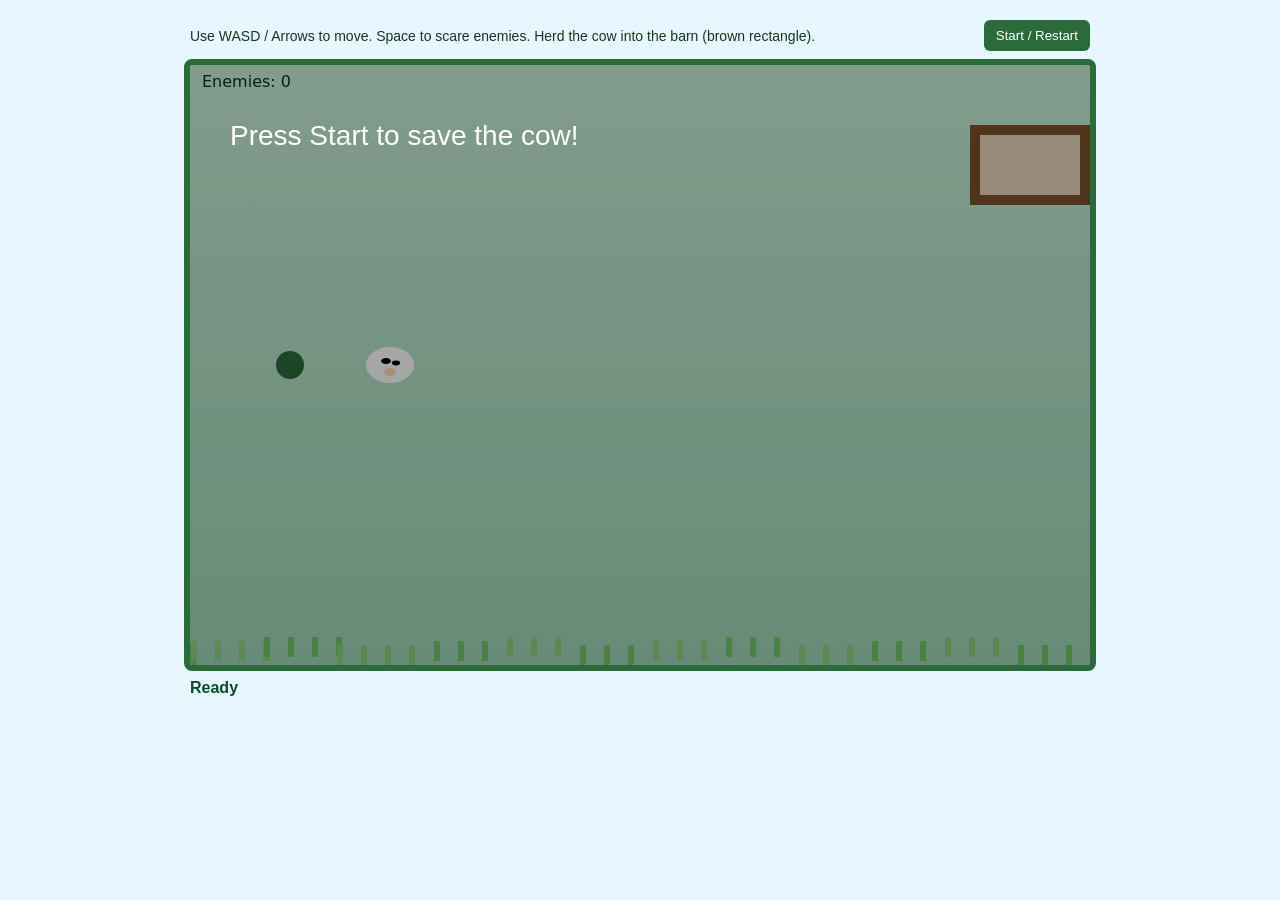
==== index.html @ 75848e04 "mark" ====
<!doctype html>
<html lang="en">
<head>
<meta charset="utf-8" />
<meta name="viewport" content="width=device-width,initial-scale=1" />
<title>Save the Cow — Shepherd Game</title>
<style>
    html,body{height:100%;margin:0;font-family:Segoe UI,Roboto,Arial;background:#e8f7ff}
    #game{display:flex;flex-direction:column;align-items:center;padding:12px;box-sizing:border-box}
    canvas{background:linear-gradient(#c8f0d8,#9fd6b8);border:6px solid #2b6b3a;border-radius:8px;touch-action:none}
    .hud{width:100%;max-width:900px;display:flex;justify-content:space-between;align-items:center;margin:8px 0}
    .btn{background:#2b6b3a;color:#fff;border:none;padding:8px 12px;border-radius:6px;cursor:pointer}
    .info{font-size:14px;color:#16371f}
    .msg{font-weight:700;color:#0b4b25}
</style>
</head>
<body>
<div id="game">
    <div class="hud" style="max-width:900px;width:100%;">
        <div class="info">Use WASD / Arrows to move. Space to scare enemies. Herd the cow into the barn (brown rectangle).</div>
        <div>
            <button id="startBtn" class="btn">Start / Restart</button>
        </div>
    </div>
    <canvas id="c" width="900" height="600"></canvas>
    <div class="hud" style="max-width:900px;width:100%;justify-content:flex-start;">
        <div class="msg" id="status">Ready</div>
    </div>
</div>

<script>
(() => {
    const canvas = document.getElementById('c');
    const ctx = canvas.getContext('2d');
    let W = canvas.width, H = canvas.height;

    // Game objects
    const player = {x:100,y: H/2, r:14, speed:220, vx:0, vy:0, stunCooldown:0};
    const cow = {x:200,y: H/2, r:18, vx:0, vy:0, calmTimer:0};
    const barn = {x: W-120, y: 60, w:120, h:80};
    let enemies = [];
    let spawnTimer = 0;
    let last = performance.now();
    let keys = {};
    let state = 'idle'; // 'idle','playing','won','lost'
    const statusEl = document.getElementById('status');

    function reset() {
        player.x = 100; player.y = H/2; player.stunCooldown = 0;
        cow.x = 200; cow.y = H/2; cow.calmTimer = 0;
        enemies = [];
        spawnTimer = 0;
        state = 'playing';
        statusEl.textContent = 'Protect the cow!';
        last = performance.now();
    }

    document.getElementById('startBtn').addEventListener('click', ()=>reset());

    // Controls
    window.addEventListener('keydown', e => { keys[e.key.toLowerCase()] = true; if(e.key===' '){ e.preventDefault(); } });
    window.addEventListener('keyup', e => { keys[e.key.toLowerCase()] = false; });

    // Touch: simple joystick by touching canvas
    let touchTarget = null;
    canvas.addEventListener('pointerdown', e => {
        const rect = canvas.getBoundingClientRect();
        touchTarget = {x: (e.clientX-rect.left) * (canvas.width/rect.width), y: (e.clientY-rect.top) * (canvas.height/rect.height)};
    });
    canvas.addEventListener('pointermove', e => {
        if (!touchTarget) return;
        const rect = canvas.getBoundingClientRect();
        touchTarget = {x: (e.clientX-rect.left) * (canvas.width/rect.width), y: (e.clientY-rect.top) * (canvas.height/rect.height)};
    });
    canvas.addEventListener('pointerup', ()=> touchTarget = null);
    canvas.addEventListener('pointercancel', ()=> touchTarget = null);

    function spawnEnemy() {
        // spawn at random edge
        const side = Math.floor(Math.random()*4);
        let x=0,y=0;
        if(side===0){ x = -30; y = Math.random()*H; }
        else if(side===1){ x = W+30; y = Math.random()*H; }
        else if(side===2){ x = Math.random()*W; y = -30; }
        else { x = Math.random()*W; y = H+30; }
        enemies.push({x,y,r:16,spd:60 + Math.random()*70, stunned:0});
    }

    function dist(a,b){ const dx=a.x-b.x, dy=a.y-b.y; return Math.hypot(dx,dy); }

    function clamp(v,a,b){ return Math.max(a,Math.min(b,v)); }

    function update(dt) {
        if(state !== 'playing') return;

        // Player movement
        let mx=0,my=0;
        if(keys['arrowleft']||keys['a']) mx -= 1;
        if(keys['arrowright']||keys['d']) mx += 1;
        if(keys['arrowup']||keys['w']) my -= 1;
        if(keys['arrowdown']||keys['s']) my += 1;
        if(touchTarget){
            const dx = touchTarget.x - player.x, dy = touchTarget.y - player.y;
            const m = Math.hypot(dx,dy) || 1;
            mx = dx/m; my = dy/m;
        }
        const mlen = Math.hypot(mx,my);
        if(mlen > 0.001){
            player.vx = (mx/mlen) * player.speed;
            player.vy = (my/mlen) * player.speed;
        } else { player.vx = 0; player.vy = 0; }

        player.x += player.vx * dt;
        player.y += player.vy * dt;
        player.x = clamp(player.x, player.r, W-player.r);
        player.y = clamp(player.y, player.r, H-player.r);

        // Space = scare/stun
        if((keys[' '] || keys['space']) && player.stunCooldown <= 0){
            // push enemies within radius
            const radius = 120;
            for(const e of enemies){
                const d = Math.hypot(e.x - player.x, e.y - player.y);
                if(d < radius){
                    const nx = (e.x - player.x)/Math.max(d,0.01);
                    const ny = (e.y - player.y)/Math.max(d,0.01);
                    e.x += nx * 20;
                    e.y += ny * 20;
                    e.stunned = 1.2;
                }
            }
            player.stunCooldown = 1.2;
        }
        player.stunCooldown = Math.max(0, player.stunCooldown - dt);

        // Cow behavior: if player is close and slightly behind, cow moves toward barn guided by player; otherwise wanders
        const pd = Math.hypot(cow.x - player.x, cow.y - player.y);
        const herdRange = 160;
        if(pd < herdRange){
            // move away from threats and toward player direction
            const toPlayer = {x: player.x - cow.x, y: player.y - cow.y};
            const m = Math.hypot(toPlayer.x,toPlayer.y) || 1;
            const steerX = toPlayer.x/m;
            const steerY = toPlayer.y/m;
            // also prefer barn direction when player is near
            const toBarn = {x: barn.x + barn.w/2 - cow.x, y: barn.y + barn.h/2 - cow.y};
            const mb = Math.hypot(toBarn.x,toBarn.y) || 1;
            cow.vx = (steerX*0.6 + toBarn.x/mb*0.4) * 90;
            cow.vy = (steerY*0.6 + toBarn.y/mb*0.4) * 90;
        } else {
            // wander slowly
            cow.calmTimer -= dt;
            if(cow.calmTimer <= 0){
                const ang = Math.random()*Math.PI*2;
                cow.vx = Math.cos(ang) * 30;
                cow.vy = Math.sin(ang) * 30;
                cow.calmTimer = 1 + Math.random()*2;
            }
        }
        cow.x += cow.vx * dt;
        cow.y += cow.vy * dt;
        cow.x = clamp(cow.x, cow.r, W-cow.r);
        cow.y = clamp(cow.y, cow.r, H-cow.r);

        // Enemies chase cow
        spawnTimer -= dt;
        if(spawnTimer <= 0){
            spawnTimer = 2.2 - Math.min(1.5, (Date.now()%100000)/100000*1.2); // some variation
            spawnEnemy();
        }
        for(const e of enemies){
            if(e.stunned > 0){
                e.stunned -= dt;
                continue;
            }
            const dx = cow.x - e.x, dy = cow.y - e.y;
            const m = Math.hypot(dx,dy) || 1;
            e.x += (dx/m) * e.spd * dt;
            e.y += (dy/m) * e.spd * dt;
            // small avoidance between enemies
            for(const f of enemies){
                if(f===e) continue;
                const d = Math.hypot(e.x - f.x, e.y - f.y);
                if(d < 26 && d>0){
                    e.x += (e.x - f.x)/d * 10 * dt;
                    e.y += (e.y - f.y)/d * 10 * dt;
                }
            }
        }

        // Collisions: player pushing enemies
        for(const e of enemies){
            const d = Math.hypot(e.x - player.x, e.y - player.y);
            if(d < e.r + player.r){
                const nx = (e.x - player.x)/Math.max(d,0.01);
                const ny = (e.y - player.y)/Math.max(d,0.01);
                e.x = player.x + nx * (e.r + player.r + 2);
                e.y = player.y + ny * (e.r + player.r + 2);
                e.stunned = 0.6;
            }
        }

        // Check if any enemy touches cow => lose
        for(const e of enemies){
            const d = Math.hypot(e.x - cow.x, e.y - cow.y);
            if(d < e.r + cow.r - 2){
                state = 'lost';
                statusEl.textContent = 'Oh no — the cow was caught! Restart to try again.';
            }
        }
        // Check if cow in barn area => win
        if(cow.x > barn.x && cow.x < barn.x + barn.w && cow.y > barn.y && cow.y < barn.y + barn.h){
            state = 'won';
            statusEl.textContent = 'Saved! The cow is safe in the barn. Well done.';
        }

        // remove far away enemies
        enemies = enemies.filter(e => e.x > -100 && e.x < W+100 && e.y > -100 && e.y < H+100);
    }

    function draw() {
        ctx.clearRect(0,0,W,H);

        // Barn
        ctx.fillStyle = '#7b4f2b';
        ctx.fillRect(barn.x, barn.y, barn.w, barn.h);
        ctx.fillStyle = '#e8d6bb';
        ctx.fillRect(barn.x+10, barn.y+10, barn.w-20, barn.h-20);

        // Decorative grass
        for(let i=0;i<40;i++){
            const gx = (i*73)%W;
            ctx.fillStyle = i%2? '#8bd07f':'#73c669';
            ctx.fillRect(gx, H-20 - (i%3)*4, 6, 20);
        }

        // Cow (simple)
        ctx.save();
        ctx.translate(cow.x, cow.y);
        ctx.fillStyle = '#fff';
        ctx.beginPath(); ctx.ellipse(0,0, cow.r+6, cow.r, 0,0, Math.PI*2); ctx.fill();
        ctx.fillStyle = '#000';
        ctx.beginPath(); ctx.ellipse(-4,-4,5,3,0,0,Math.PI*2); ctx.fill();
        ctx.beginPath(); ctx.ellipse(6,-2,4,2.4,0,0,Math.PI*2); ctx.fill();
        ctx.fillStyle = '#ffd9b3';
        ctx.beginPath(); ctx.ellipse(0,cow.r*0.4,6,4,0,0,Math.PI*2); ctx.fill();
        ctx.restore();

        // Player
        ctx.beginPath();
        ctx.fillStyle = '#2b6b3a';
        ctx.arc(player.x, player.y, player.r, 0, Math.PI*2);
        ctx.fill();

        // Enemies
        for(const e of enemies){
            ctx.beginPath();
            ctx.fillStyle = e.stunned > 0 ? '#ffb3b3' : '#c92b2b';
            ctx.arc(e.x, e.y, e.r, 0, Math.PI*2);
            ctx.fill();
            // eyes
            ctx.fillStyle = '#fff';
            ctx.fillRect(e.x-6, e.y-6, 3,3);
            ctx.fillRect(e.x+2, e.y-6, 3,3);
        }

        // HUD: number of enemies
        ctx.fillStyle = '#06321f';
        ctx.font = '16px system-ui,Segoe UI,Roboto,Arial';
        ctx.fillText(`Enemies: ${enemies.length}`, 12, 22);

        // If not playing, overlay message
        if(state === 'idle'){
            ctx.fillStyle = 'rgba(0,0,0,0.35)';
            ctx.fillRect(0,0,W,H);
            ctx.fillStyle = '#fff';
            ctx.font = '28px sans-serif';
            ctx.fillText('Press Start to save the cow!', 40, 80);
        } else if(state === 'won' || state === 'lost'){
            ctx.fillStyle = 'rgba(0,0,0,0.45)';
            ctx.fillRect(0,0,W,H);
            ctx.fillStyle = state==='won' ? '#dff0d8' : '#ffdede';
            ctx.font = '28px sans-serif';
            ctx.fillText(state==='won' ? 'You saved the cow!' : 'The cow was caught!', 40, 80);
            ctx.font = '18px sans-serif';
            ctx.fillText('Click Start / Restart to play again.', 40, 110);
        }
    }

    function loop(now) {
        const dt = Math.min(0.05, (now - last) / 1000);
        last = now;
        update(dt);
        draw();
        requestAnimationFrame(loop);
    }
    requestAnimationFrame(loop);

    // Responsive canvas
    function resize() {
        const maxW = Math.min(window.innerWidth - 24, 900);
        const scale = maxW / 900;
        canvas.style.width = `${900 * scale}px`;
        canvas.style.height = `${600 * scale}px`;
    }
    window.addEventListener('resize', resize);
    resize();

    // Start initially in idle state with a placed cow
    statusEl.textContent = 'Ready';
    state = 'idle';
})();
</script>
</body>
</html>
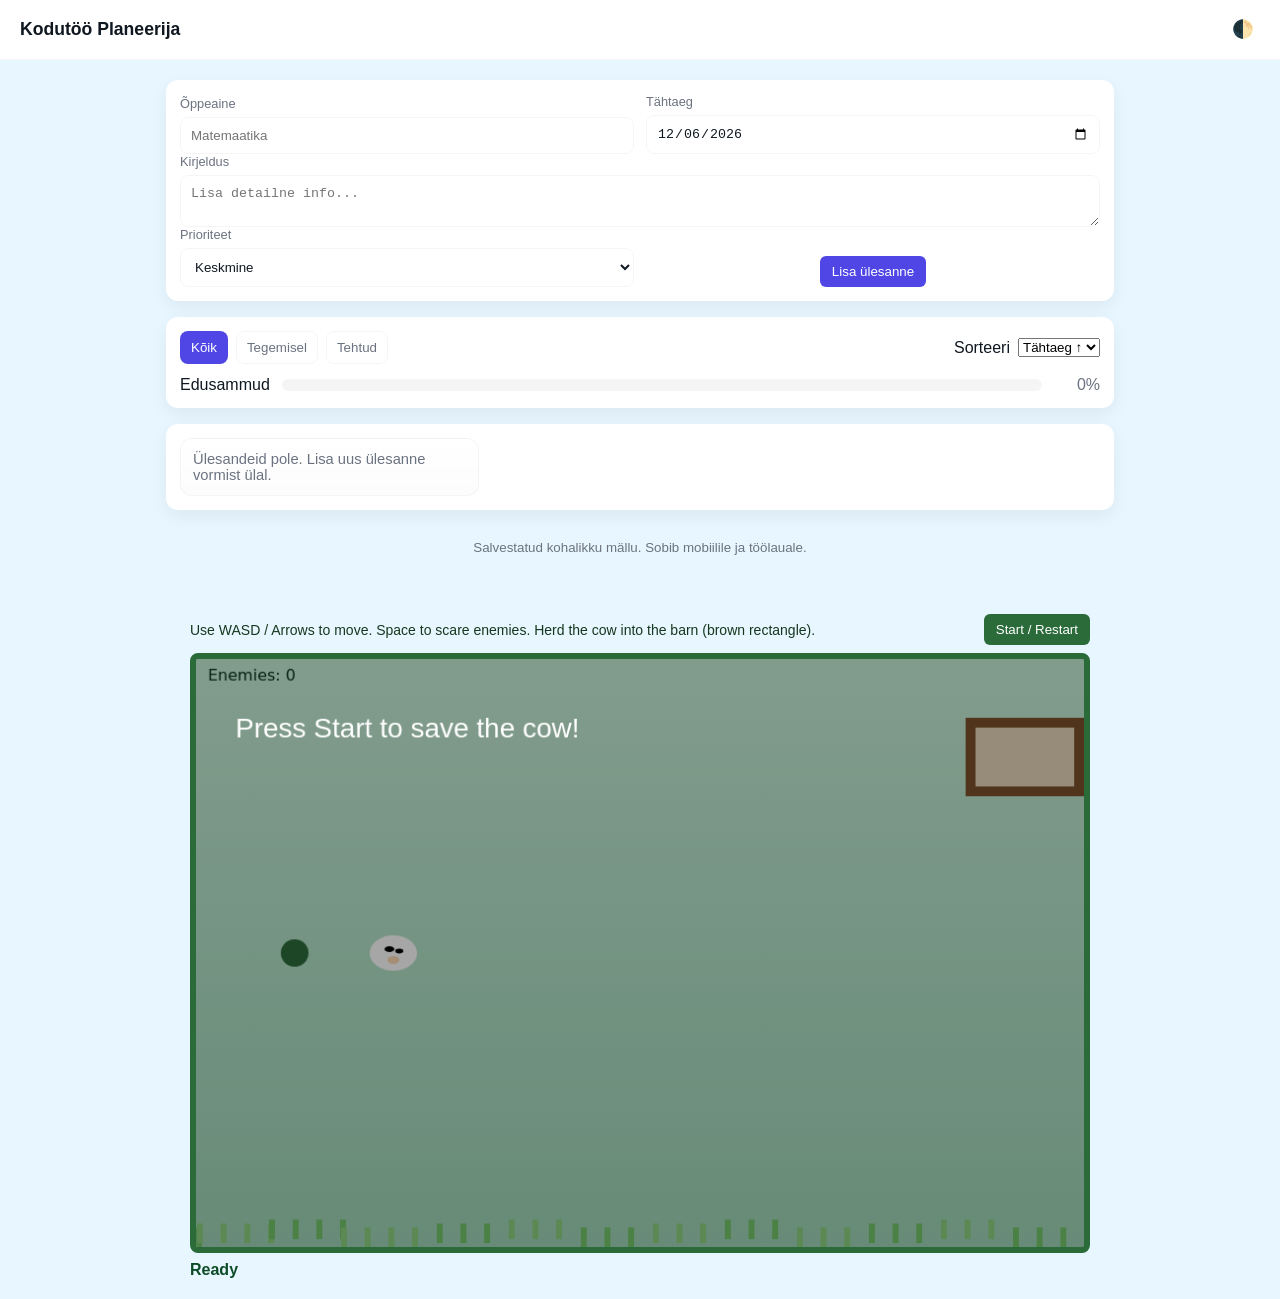
==== commit 1c452ebf: "muutused" ====
--- a/index.html
+++ b/index.html
@@ -1,3 +1,89 @@
+<!doctype html>
+<html lang="et">
+    <head>
+        <meta charset="utf-8">
+        <meta name="viewport" content="width=device-width, initial-scale=1">
+        <title>Kodutöö Planeerija</title>
+        <link rel="stylesheet" href="style.css">
+    </head>
+    <body>
+        <header class="app-header">
+            <h1>Kodutöö Planeerija</h1>
+            <div class="header-controls">
+                <button id="themeToggle" aria-label="Toggle theme">🌓</button>
+            </div>
+        </header>
+
+        <main class="container">
+            <section class="panel add-panel">
+                <form id="taskForm">
+                    <div class="row">
+                        <div class="field">
+                            <label for="subject">Õppeaine</label>
+                            <input id="subject" required placeholder="Matemaatika">
+                        </div>
+                        <div class="field">
+                            <label for="dueDate">Tähtaeg</label>
+                            <input id="dueDate" type="date" required>
+                        </div>
+                    </div>
+                    <div class="field">
+                        <label for="description">Kirjeldus</label>
+                        <textarea id="description" rows="2" placeholder="Lisa detailne info..."></textarea>
+                    </div>
+                    <div class="row">
+                        <div class="field">
+                            <label for="priority">Prioriteet</label>
+                            <select id="priority">
+                                <option value="low">Madala</option>
+                                <option value="medium" selected>Keskmine</option>
+                                <option value="high">Kõrge</option>
+                            </select>
+                        </div>
+                        <div class="field actions">
+                            <button type="submit" class="btn primary">Lisa ülesanne</button>
+                        </div>
+                    </div>
+                </form>
+            </section>
+
+            <section class="panel controls-panel">
+                <div class="filters">
+                    <div class="filter-group">
+                        <button class="filter-btn active" data-filter="all">Kõik</button>
+                        <button class="filter-btn" data-filter="inprogress">Tegemisel</button>
+                        <button class="filter-btn" data-filter="done">Tehtud</button>
+                    </div>
+                    <div class="sort-group">
+                        <label for="sortOrder">Sorteeri</label>
+                        <select id="sortOrder">
+                            <option value="dueAsc">Tähtaeg ↑</option>
+                            <option value="dueDesc">Tähtaeg ↓</option>
+                        </select>
+                    </div>
+                </div>
+
+                <div class="progress-wrap">
+                    <div class="progress-label">Edusammud</div>
+                    <div class="progress">
+                        <div class="progress-bar" id="progressBar" style="width:0%"></div>
+                    </div>
+                    <div class="progress-percent" id="progressPercent">0%</div>
+                </div>
+            </section>
+
+            <section class="panel list-panel">
+                <ul id="tasksList" class="tasks-list" aria-live="polite"></ul>
+            </section>
+        </main>
+
+        <footer class="app-footer">
+            <small>Salvestatud kohalikku mällu. Sobib mobiilile ja töölauale.</small>
+        </footer>
+
+        <script src="app.js" defer></script>
+    </body>
+</html>
 <!doctype html>
 <html lang="en">
 <head>
--- a/style.css
+++ b/style.css
@@ -0,0 +1,92 @@
+:root{
+	--bg: #f6f8fb;
+	--panel: #ffffff;
+	--text: #0f1720;
+	--muted: #6b7280;
+	--primary: #4f46e5;
+	--accent: #06b6d4;
+	--success: #16a34a;
+	--danger: #ef4444;
+	--low: #10b981;
+	--medium: #f59e0b;
+	--high: #ef4444;
+	--glass: rgba(15,23,32,0.04);
+}
+
+[data-theme="dark"]{
+	--bg: #0b1220;
+	--panel: #071026;
+	--text: #e6eef8;
+	--muted: #a3b3c7;
+	--primary: #7c63ff;
+	--accent: #2dd4bf;
+	--success: #22c55e;
+	--danger: #fb7185;
+	--glass: rgba(255,255,255,0.03);
+}
+
+*{box-sizing:border-box}
+html,body{height:100%}
+body{
+	margin:0;font-family:Inter,ui-sans-serif,system-ui,-apple-system,"Segoe UI",Roboto,"Helvetica Neue",Arial;
+	background:linear-gradient(180deg,var(--bg),calc(var(--bg) - 4%));
+	color:var(--text);-webkit-font-smoothing:antialiased;-moz-osx-font-smoothing:grayscale;
+}
+
+.app-header{
+	display:flex;align-items:center;justify-content:space-between;padding:18px 20px;background:var(--panel);border-bottom:1px solid var(--glass);
+}
+.app-header h1{margin:0;font-size:1.1rem}
+.header-controls button{background:transparent;border:0;font-size:1.1rem;cursor:pointer;color:var(--muted)}
+
+.container{max-width:980px;margin:20px auto;padding:0 16px}
+.panel{background:var(--panel);padding:14px;border-radius:12px;margin-bottom:16px;box-shadow:0 6px 18px rgba(2,6,23,0.06)}
+
+.add-panel .row{display:flex;gap:12px;align-items:end}
+.field{flex:1;display:flex;flex-direction:column}
+.field label{font-size:0.8rem;color:var(--muted);margin-bottom:6px}
+.field input,.field textarea,.field select{padding:10px;border-radius:8px;border:1px solid var(--glass);background:transparent;color:var(--text)}
+.field textarea{resize:vertical}
+.actions{display:flex;align-items:center;justify-content:flex-end}
+.btn{padding:9px 12px;border-radius:8px;border:0;cursor:pointer}
+.btn.primary{background:var(--primary);color:white}
+
+.controls-panel{display:flex;flex-direction:column;gap:12px}
+.filters{display:flex;justify-content:space-between;align-items:center;gap:12px}
+.filter-group{display:flex;gap:8px}
+.filter-btn{background:transparent;border:1px solid var(--glass);padding:8px 10px;border-radius:8px;cursor:pointer;color:var(--muted)}
+.filter-btn.active{background:var(--primary);color:white;border-color:transparent}
+.sort-group{display:flex;align-items:center;gap:8px}
+
+.progress-wrap{display:flex;align-items:center;gap:12px}
+.progress{flex:1;height:12px;background:var(--glass);border-radius:999px;overflow:hidden}
+.progress-bar{height:100%;background:linear-gradient(90deg,var(--accent),var(--primary));width:0}
+.progress-percent{min-width:46px;text-align:right;color:var(--muted)}
+
+.tasks-list{list-style:none;margin:0;padding:0;display:grid;grid-template-columns:repeat(auto-fill,minmax(260px,1fr));gap:12px}
+.task-card{padding:12px;border-radius:12px;border:1px solid var(--glass);background:linear-gradient(180deg,transparent,rgba(0,0,0,0.01));display:flex;flex-direction:column;gap:8px}
+.task-head{display:flex;justify-content:space-between;gap:8px;align-items:center}
+.task-subject{font-weight:600}
+.task-meta{font-size:0.85rem;color:var(--muted)}
+.task-desc{font-size:0.92rem;color:var(--muted);white-space:pre-wrap}
+.tag{padding:6px 8px;border-radius:999px;font-size:0.78rem}
+.tag.low{background:rgba(16,185,129,0.12);color:var(--low)}
+.tag.medium{background:rgba(245,158,11,0.12);color:var(--medium)}
+.tag.high{background:rgba(239,68,68,0.08);color:var(--high)}
+
+.task-actions{display:flex;gap:8px}
+.icon-btn{border:0;padding:8px;border-radius:8px;background:transparent;cursor:pointer}
+.done{opacity:0.65;text-decoration:line-through}
+
+.app-footer{max-width:980px;margin:0 auto 30px;padding:8px 16px;color:var(--muted);text-align:center}
+
+@media (max-width:720px){
+	.add-panel .row{flex-direction:column}
+	.filters{flex-direction:column;align-items:stretch}
+	.task-meta{font-size:0.78rem}
+	.tasks-list{grid-template-columns:1fr}
+}
+
+/* small helper styles */
+.muted{color:var(--muted)}
+
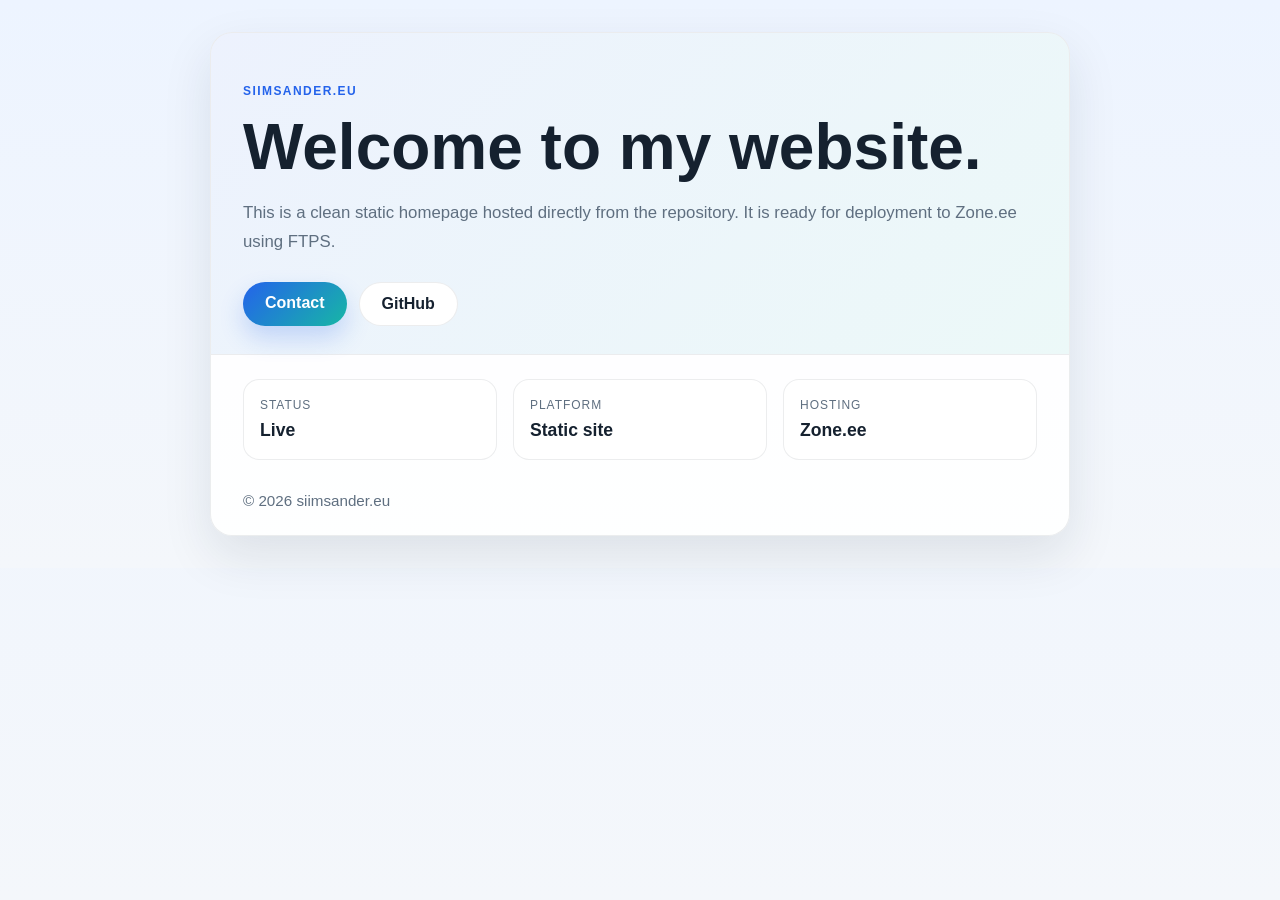
==== commit 2f7f824d: "jahmmg" ====
--- a/index.html
+++ b/index.html
@@ -1,401 +1,180 @@
-<!doctype html>
-<html lang="et">
-    <head>
-        <meta charset="utf-8">
-        <meta name="viewport" content="width=device-width, initial-scale=1">
-        <title>Kodutöö Planeerija</title>
-        <link rel="stylesheet" href="style.css">
-    </head>
-    <body>
-        <header class="app-header">
-            <h1>Kodutöö Planeerija</h1>
-            <div class="header-controls">
-                <button id="themeToggle" aria-label="Toggle theme">🌓</button>
-            </div>
-        </header>
-
-        <main class="container">
-            <section class="panel add-panel">
-                <form id="taskForm">
-                    <div class="row">
-                        <div class="field">
-                            <label for="subject">Õppeaine</label>
-                            <input id="subject" required placeholder="Matemaatika">
-                        </div>
-                        <div class="field">
-                            <label for="dueDate">Tähtaeg</label>
-                            <input id="dueDate" type="date" required>
-                        </div>
-                    </div>
-                    <div class="field">
-                        <label for="description">Kirjeldus</label>
-                        <textarea id="description" rows="2" placeholder="Lisa detailne info..."></textarea>
-                    </div>
-                    <div class="row">
-                        <div class="field">
-                            <label for="priority">Prioriteet</label>
-                            <select id="priority">
-                                <option value="low">Madala</option>
-                                <option value="medium" selected>Keskmine</option>
-                                <option value="high">Kõrge</option>
-                            </select>
-                        </div>
-                        <div class="field actions">
-                            <button type="submit" class="btn primary">Lisa ülesanne</button>
-                        </div>
-                    </div>
-                </form>
-            </section>
-
-            <section class="panel controls-panel">
-                <div class="filters">
-                    <div class="filter-group">
-                        <button class="filter-btn active" data-filter="all">Kõik</button>
-                        <button class="filter-btn" data-filter="inprogress">Tegemisel</button>
-                        <button class="filter-btn" data-filter="done">Tehtud</button>
-                    </div>
-                    <div class="sort-group">
-                        <label for="sortOrder">Sorteeri</label>
-                        <select id="sortOrder">
-                            <option value="dueAsc">Tähtaeg ↑</option>
-                            <option value="dueDesc">Tähtaeg ↓</option>
-                        </select>
-                    </div>
-                </div>
-
-                <div class="progress-wrap">
-                    <div class="progress-label">Edusammud</div>
-                    <div class="progress">
-                        <div class="progress-bar" id="progressBar" style="width:0%"></div>
-                    </div>
-                    <div class="progress-percent" id="progressPercent">0%</div>
-                </div>
-            </section>
-
-            <section class="panel list-panel">
-                <ul id="tasksList" class="tasks-list" aria-live="polite"></ul>
-            </section>
-        </main>
-
-        <footer class="app-footer">
-            <small>Salvestatud kohalikku mällu. Sobib mobiilile ja töölauale.</small>
-        </footer>
-
-        <script src="app.js" defer></script>
-    </body>
-</html>
 <!doctype html>
 <html lang="en">
-<head>
-<meta charset="utf-8" />
-<meta name="viewport" content="width=device-width,initial-scale=1" />
-<title>Save the Cow — Shepherd Game</title>
-<style>
-    html,body{height:100%;margin:0;font-family:Segoe UI,Roboto,Arial;background:#e8f7ff}
-    #game{display:flex;flex-direction:column;align-items:center;padding:12px;box-sizing:border-box}
-    canvas{background:linear-gradient(#c8f0d8,#9fd6b8);border:6px solid #2b6b3a;border-radius:8px;touch-action:none}
-    .hud{width:100%;max-width:900px;display:flex;justify-content:space-between;align-items:center;margin:8px 0}
-    .btn{background:#2b6b3a;color:#fff;border:none;padding:8px 12px;border-radius:6px;cursor:pointer}
-    .info{font-size:14px;color:#16371f}
-    .msg{font-weight:700;color:#0b4b25}
-</style>
-</head>
-<body>
-<div id="game">
-    <div class="hud" style="max-width:900px;width:100%;">
-        <div class="info">Use WASD / Arrows to move. Space to scare enemies. Herd the cow into the barn (brown rectangle).</div>
-        <div>
-            <button id="startBtn" class="btn">Start / Restart</button>
+  <head>
+    <meta charset="UTF-8" />
+    <meta name="viewport" content="width=device-width, initial-scale=1.0" />
+    <title>siimsander.eu</title>
+    <meta name="description" content="Personal website for siimsander.eu" />
+    <style>
+      :root {
+        --bg: #f4f7fb;
+        --panel: #ffffff;
+        --text: #15212f;
+        --muted: #5f6f80;
+        --accent: #2463eb;
+        --accent-2: #17b7a5;
+        --border: rgba(21, 33, 47, 0.08);
+      }
+
+      * { box-sizing: border-box; }
+      html, body { margin: 0; min-height: 100%; font-family: Arial, Helvetica, sans-serif; background: linear-gradient(180deg, #edf4ff 0%, var(--bg) 100%); color: var(--text); }
+      body {
+        display: flex;
+        align-items: center;
+        justify-content: center;
+        padding: 32px 16px;
+      }
+
+      .card {
+        width: min(860px, 100%);
+        background: rgba(255,255,255,0.9);
+        border: 1px solid var(--border);
+        border-radius: 22px;
+        box-shadow: 0 20px 50px rgba(18, 38, 63, 0.10);
+        overflow: hidden;
+      }
+
+      .hero {
+        padding: 48px 32px 28px;
+        background: linear-gradient(135deg, rgba(36,99,235,0.08), rgba(23,183,165,0.08));
+      }
+
+      .eyebrow {
+        display: inline-block;
+        font-size: 12px;
+        letter-spacing: 0.12em;
+        font-weight: 700;
+        text-transform: uppercase;
+        color: var(--accent);
+        margin-bottom: 16px;
+      }
+
+      h1 {
+        margin: 0;
+        font-size: clamp(2.2rem, 5vw, 4rem);
+        line-height: 1.05;
+      }
+
+      p {
+        margin: 18px 0 0;
+        color: var(--muted);
+        line-height: 1.7;
+        font-size: 1.05rem;
+      }
+
+      .actions {
+        display: flex;
+        flex-wrap: wrap;
+        gap: 12px;
+        margin-top: 26px;
+      }
+
+      .btn {
+        display: inline-block;
+        padding: 12px 22px;
+        border-radius: 999px;
+        text-decoration: none;
+        font-weight: 700;
+        transition: transform 0.2s ease, box-shadow 0.2s ease;
+      }
+
+      .btn:hover {
+        transform: translateY(-1px);
+      }
+
+      .btn.primary {
+        background: linear-gradient(135deg, var(--accent), var(--accent-2));
+        color: white;
+        box-shadow: 0 12px 24px rgba(36,99,235,0.22);
+      }
+
+      .btn.secondary {
+        background: white;
+        color: var(--text);
+        border: 1px solid var(--border);
+      }
+
+      .meta {
+        display: grid;
+        grid-template-columns: repeat(3, minmax(0, 1fr));
+        gap: 16px;
+        padding: 24px 32px 32px;
+        border-top: 1px solid var(--border);
+        background: rgba(255,255,255,0.6);
+      }
+
+      .item {
+        padding: 18px 16px;
+        border: 1px solid var(--border);
+        border-radius: 16px;
+        background: rgba(255,255,255,0.75);
+      }
+
+      .label {
+        font-size: 12px;
+        text-transform: uppercase;
+        letter-spacing: 0.08em;
+        color: var(--muted);
+        margin-bottom: 8px;
+      }
+
+      .value {
+        font-size: 1.1rem;
+        font-weight: 700;
+      }
+
+      footer {
+        padding: 0 32px 26px;
+        color: var(--muted);
+        font-size: 0.95rem;
+      }
+
+      @media (max-width: 640px) {
+        .hero, .meta, footer { padding-left: 20px; padding-right: 20px; }
+        .meta { grid-template-columns: 1fr; }
+        .actions { flex-direction: column; align-items: stretch; }
+        .btn { text-align: center; }
+      }
+    </style>
+  </head>
+  <body>
+    <main class="card">
+      <section class="hero">
+        <div class="eyebrow">siimsander.eu</div>
+        <h1>Welcome to my website.</h1>
+        <p>
+          This is a clean static homepage hosted directly from the repository.
+          It is ready for deployment to Zone.ee using FTPS.
+        </p>
+
+        <div class="actions">
+          <a class="btn primary" href="mailto:hello@siimsander.eu">Contact</a>
+          <a class="btn secondary" href="https://github.com" target="_blank" rel="noreferrer">GitHub</a>
         </div>
-    </div>
-    <canvas id="c" width="900" height="600"></canvas>
-    <div class="hud" style="max-width:900px;width:100%;justify-content:flex-start;">
-        <div class="msg" id="status">Ready</div>
-    </div>
-</div>
+      </section>
 
-<script>
-(() => {
-    const canvas = document.getElementById('c');
-    const ctx = canvas.getContext('2d');
-    let W = canvas.width, H = canvas.height;
+      <section class="meta">
+        <div class="item">
+          <div class="label">Status</div>
+          <div class="value">Live</div>
+        </div>
+        <div class="item">
+          <div class="label">Platform</div>
+          <div class="value">Static site</div>
+        </div>
+        <div class="item">
+          <div class="label">Hosting</div>
+          <div class="value">Zone.ee</div>
+        </div>
+      </section>
 
-    // Game objects
-    const player = {x:100,y: H/2, r:14, speed:220, vx:0, vy:0, stunCooldown:0};
-    const cow = {x:200,y: H/2, r:18, vx:0, vy:0, calmTimer:0};
-    const barn = {x: W-120, y: 60, w:120, h:80};
-    let enemies = [];
-    let spawnTimer = 0;
-    let last = performance.now();
-    let keys = {};
-    let state = 'idle'; // 'idle','playing','won','lost'
-    const statusEl = document.getElementById('status');
+      <footer>
+        © <span id="year"></span> siimsander.eu
+      </footer>
+    </main>
 
-    function reset() {
-        player.x = 100; player.y = H/2; player.stunCooldown = 0;
-        cow.x = 200; cow.y = H/2; cow.calmTimer = 0;
-        enemies = [];
-        spawnTimer = 0;
-        state = 'playing';
-        statusEl.textContent = 'Protect the cow!';
-        last = performance.now();
-    }
-
-    document.getElementById('startBtn').addEventListener('click', ()=>reset());
-
-    // Controls
-    window.addEventListener('keydown', e => { keys[e.key.toLowerCase()] = true; if(e.key===' '){ e.preventDefault(); } });
-    window.addEventListener('keyup', e => { keys[e.key.toLowerCase()] = false; });
-
-    // Touch: simple joystick by touching canvas
-    let touchTarget = null;
-    canvas.addEventListener('pointerdown', e => {
-        const rect = canvas.getBoundingClientRect();
-        touchTarget = {x: (e.clientX-rect.left) * (canvas.width/rect.width), y: (e.clientY-rect.top) * (canvas.height/rect.height)};
-    });
-    canvas.addEventListener('pointermove', e => {
-        if (!touchTarget) return;
-        const rect = canvas.getBoundingClientRect();
-        touchTarget = {x: (e.clientX-rect.left) * (canvas.width/rect.width), y: (e.clientY-rect.top) * (canvas.height/rect.height)};
-    });
-    canvas.addEventListener('pointerup', ()=> touchTarget = null);
-    canvas.addEventListener('pointercancel', ()=> touchTarget = null);
-
-    function spawnEnemy() {
-        // spawn at random edge
-        const side = Math.floor(Math.random()*4);
-        let x=0,y=0;
-        if(side===0){ x = -30; y = Math.random()*H; }
-        else if(side===1){ x = W+30; y = Math.random()*H; }
-        else if(side===2){ x = Math.random()*W; y = -30; }
-        else { x = Math.random()*W; y = H+30; }
-        enemies.push({x,y,r:16,spd:60 + Math.random()*70, stunned:0});
-    }
-
-    function dist(a,b){ const dx=a.x-b.x, dy=a.y-b.y; return Math.hypot(dx,dy); }
-
-    function clamp(v,a,b){ return Math.max(a,Math.min(b,v)); }
-
-    function update(dt) {
-        if(state !== 'playing') return;
-
-        // Player movement
-        let mx=0,my=0;
-        if(keys['arrowleft']||keys['a']) mx -= 1;
-        if(keys['arrowright']||keys['d']) mx += 1;
-        if(keys['arrowup']||keys['w']) my -= 1;
-        if(keys['arrowdown']||keys['s']) my += 1;
-        if(touchTarget){
-            const dx = touchTarget.x - player.x, dy = touchTarget.y - player.y;
-            const m = Math.hypot(dx,dy) || 1;
-            mx = dx/m; my = dy/m;
-        }
-        const mlen = Math.hypot(mx,my);
-        if(mlen > 0.001){
-            player.vx = (mx/mlen) * player.speed;
-            player.vy = (my/mlen) * player.speed;
-        } else { player.vx = 0; player.vy = 0; }
-
-        player.x += player.vx * dt;
-        player.y += player.vy * dt;
-        player.x = clamp(player.x, player.r, W-player.r);
-        player.y = clamp(player.y, player.r, H-player.r);
-
-        // Space = scare/stun
-        if((keys[' '] || keys['space']) && player.stunCooldown <= 0){
-            // push enemies within radius
-            const radius = 120;
-            for(const e of enemies){
-                const d = Math.hypot(e.x - player.x, e.y - player.y);
-                if(d < radius){
-                    const nx = (e.x - player.x)/Math.max(d,0.01);
-                    const ny = (e.y - player.y)/Math.max(d,0.01);
-                    e.x += nx * 20;
-                    e.y += ny * 20;
-                    e.stunned = 1.2;
-                }
-            }
-            player.stunCooldown = 1.2;
-        }
-        player.stunCooldown = Math.max(0, player.stunCooldown - dt);
-
-        // Cow behavior: if player is close and slightly behind, cow moves toward barn guided by player; otherwise wanders
-        const pd = Math.hypot(cow.x - player.x, cow.y - player.y);
-        const herdRange = 160;
-        if(pd < herdRange){
-            // move away from threats and toward player direction
-            const toPlayer = {x: player.x - cow.x, y: player.y - cow.y};
-            const m = Math.hypot(toPlayer.x,toPlayer.y) || 1;
-            const steerX = toPlayer.x/m;
-            const steerY = toPlayer.y/m;
-            // also prefer barn direction when player is near
-            const toBarn = {x: barn.x + barn.w/2 - cow.x, y: barn.y + barn.h/2 - cow.y};
-            const mb = Math.hypot(toBarn.x,toBarn.y) || 1;
-            cow.vx = (steerX*0.6 + toBarn.x/mb*0.4) * 90;
-            cow.vy = (steerY*0.6 + toBarn.y/mb*0.4) * 90;
-        } else {
-            // wander slowly
-            cow.calmTimer -= dt;
-            if(cow.calmTimer <= 0){
-                const ang = Math.random()*Math.PI*2;
-                cow.vx = Math.cos(ang) * 30;
-                cow.vy = Math.sin(ang) * 30;
-                cow.calmTimer = 1 + Math.random()*2;
-            }
-        }
-        cow.x += cow.vx * dt;
-        cow.y += cow.vy * dt;
-        cow.x = clamp(cow.x, cow.r, W-cow.r);
-        cow.y = clamp(cow.y, cow.r, H-cow.r);
-
-        // Enemies chase cow
-        spawnTimer -= dt;
-        if(spawnTimer <= 0){
-            spawnTimer = 2.2 - Math.min(1.5, (Date.now()%100000)/100000*1.2); // some variation
-            spawnEnemy();
-        }
-        for(const e of enemies){
-            if(e.stunned > 0){
-                e.stunned -= dt;
-                continue;
-            }
-            const dx = cow.x - e.x, dy = cow.y - e.y;
-            const m = Math.hypot(dx,dy) || 1;
-            e.x += (dx/m) * e.spd * dt;
-            e.y += (dy/m) * e.spd * dt;
-            // small avoidance between enemies
-            for(const f of enemies){
-                if(f===e) continue;
-                const d = Math.hypot(e.x - f.x, e.y - f.y);
-                if(d < 26 && d>0){
-                    e.x += (e.x - f.x)/d * 10 * dt;
-                    e.y += (e.y - f.y)/d * 10 * dt;
-                }
-            }
-        }
-
-        // Collisions: player pushing enemies
-        for(const e of enemies){
-            const d = Math.hypot(e.x - player.x, e.y - player.y);
-            if(d < e.r + player.r){
-                const nx = (e.x - player.x)/Math.max(d,0.01);
-                const ny = (e.y - player.y)/Math.max(d,0.01);
-                e.x = player.x + nx * (e.r + player.r + 2);
-                e.y = player.y + ny * (e.r + player.r + 2);
-                e.stunned = 0.6;
-            }
-        }
-
-        // Check if any enemy touches cow => lose
-        for(const e of enemies){
-            const d = Math.hypot(e.x - cow.x, e.y - cow.y);
-            if(d < e.r + cow.r - 2){
-                state = 'lost';
-                statusEl.textContent = 'Oh no — the cow was caught! Restart to try again.';
-            }
-        }
-        // Check if cow in barn area => win
-        if(cow.x > barn.x && cow.x < barn.x + barn.w && cow.y > barn.y && cow.y < barn.y + barn.h){
-            state = 'won';
-            statusEl.textContent = 'Saved! The cow is safe in the barn. Well done.';
-        }
-
-        // remove far away enemies
-        enemies = enemies.filter(e => e.x > -100 && e.x < W+100 && e.y > -100 && e.y < H+100);
-    }
-
-    function draw() {
-        ctx.clearRect(0,0,W,H);
-
-        // Barn
-        ctx.fillStyle = '#7b4f2b';
-        ctx.fillRect(barn.x, barn.y, barn.w, barn.h);
-        ctx.fillStyle = '#e8d6bb';
-        ctx.fillRect(barn.x+10, barn.y+10, barn.w-20, barn.h-20);
-
-        // Decorative grass
-        for(let i=0;i<40;i++){
-            const gx = (i*73)%W;
-            ctx.fillStyle = i%2? '#8bd07f':'#73c669';
-            ctx.fillRect(gx, H-20 - (i%3)*4, 6, 20);
-        }
-
-        // Cow (simple)
-        ctx.save();
-        ctx.translate(cow.x, cow.y);
-        ctx.fillStyle = '#fff';
-        ctx.beginPath(); ctx.ellipse(0,0, cow.r+6, cow.r, 0,0, Math.PI*2); ctx.fill();
-        ctx.fillStyle = '#000';
-        ctx.beginPath(); ctx.ellipse(-4,-4,5,3,0,0,Math.PI*2); ctx.fill();
-        ctx.beginPath(); ctx.ellipse(6,-2,4,2.4,0,0,Math.PI*2); ctx.fill();
-        ctx.fillStyle = '#ffd9b3';
-        ctx.beginPath(); ctx.ellipse(0,cow.r*0.4,6,4,0,0,Math.PI*2); ctx.fill();
-        ctx.restore();
-
-        // Player
-        ctx.beginPath();
-        ctx.fillStyle = '#2b6b3a';
-        ctx.arc(player.x, player.y, player.r, 0, Math.PI*2);
-        ctx.fill();
-
-        // Enemies
-        for(const e of enemies){
-            ctx.beginPath();
-            ctx.fillStyle = e.stunned > 0 ? '#ffb3b3' : '#c92b2b';
-            ctx.arc(e.x, e.y, e.r, 0, Math.PI*2);
-            ctx.fill();
-            // eyes
-            ctx.fillStyle = '#fff';
-            ctx.fillRect(e.x-6, e.y-6, 3,3);
-            ctx.fillRect(e.x+2, e.y-6, 3,3);
-        }
-
-        // HUD: number of enemies
-        ctx.fillStyle = '#06321f';
-        ctx.font = '16px system-ui,Segoe UI,Roboto,Arial';
-        ctx.fillText(`Enemies: ${enemies.length}`, 12, 22);
-
-        // If not playing, overlay message
-        if(state === 'idle'){
-            ctx.fillStyle = 'rgba(0,0,0,0.35)';
-            ctx.fillRect(0,0,W,H);
-            ctx.fillStyle = '#fff';
-            ctx.font = '28px sans-serif';
-            ctx.fillText('Press Start to save the cow!', 40, 80);
-        } else if(state === 'won' || state === 'lost'){
-            ctx.fillStyle = 'rgba(0,0,0,0.45)';
-            ctx.fillRect(0,0,W,H);
-            ctx.fillStyle = state==='won' ? '#dff0d8' : '#ffdede';
-            ctx.font = '28px sans-serif';
-            ctx.fillText(state==='won' ? 'You saved the cow!' : 'The cow was caught!', 40, 80);
-            ctx.font = '18px sans-serif';
-            ctx.fillText('Click Start / Restart to play again.', 40, 110);
-        }
-    }
-
-    function loop(now) {
-        const dt = Math.min(0.05, (now - last) / 1000);
-        last = now;
-        update(dt);
-        draw();
-        requestAnimationFrame(loop);
-    }
-    requestAnimationFrame(loop);
-
-    // Responsive canvas
-    function resize() {
-        const maxW = Math.min(window.innerWidth - 24, 900);
-        const scale = maxW / 900;
-        canvas.style.width = `${900 * scale}px`;
-        canvas.style.height = `${600 * scale}px`;
-    }
-    window.addEventListener('resize', resize);
-    resize();
-
-    // Start initially in idle state with a placed cow
-    statusEl.textContent = 'Ready';
-    state = 'idle';
-})();
-</script>
-</body>
+    <script>
+      document.getElementById('year').textContent = new Date().getFullYear();
+    </script>
+  </body>
 </html>
